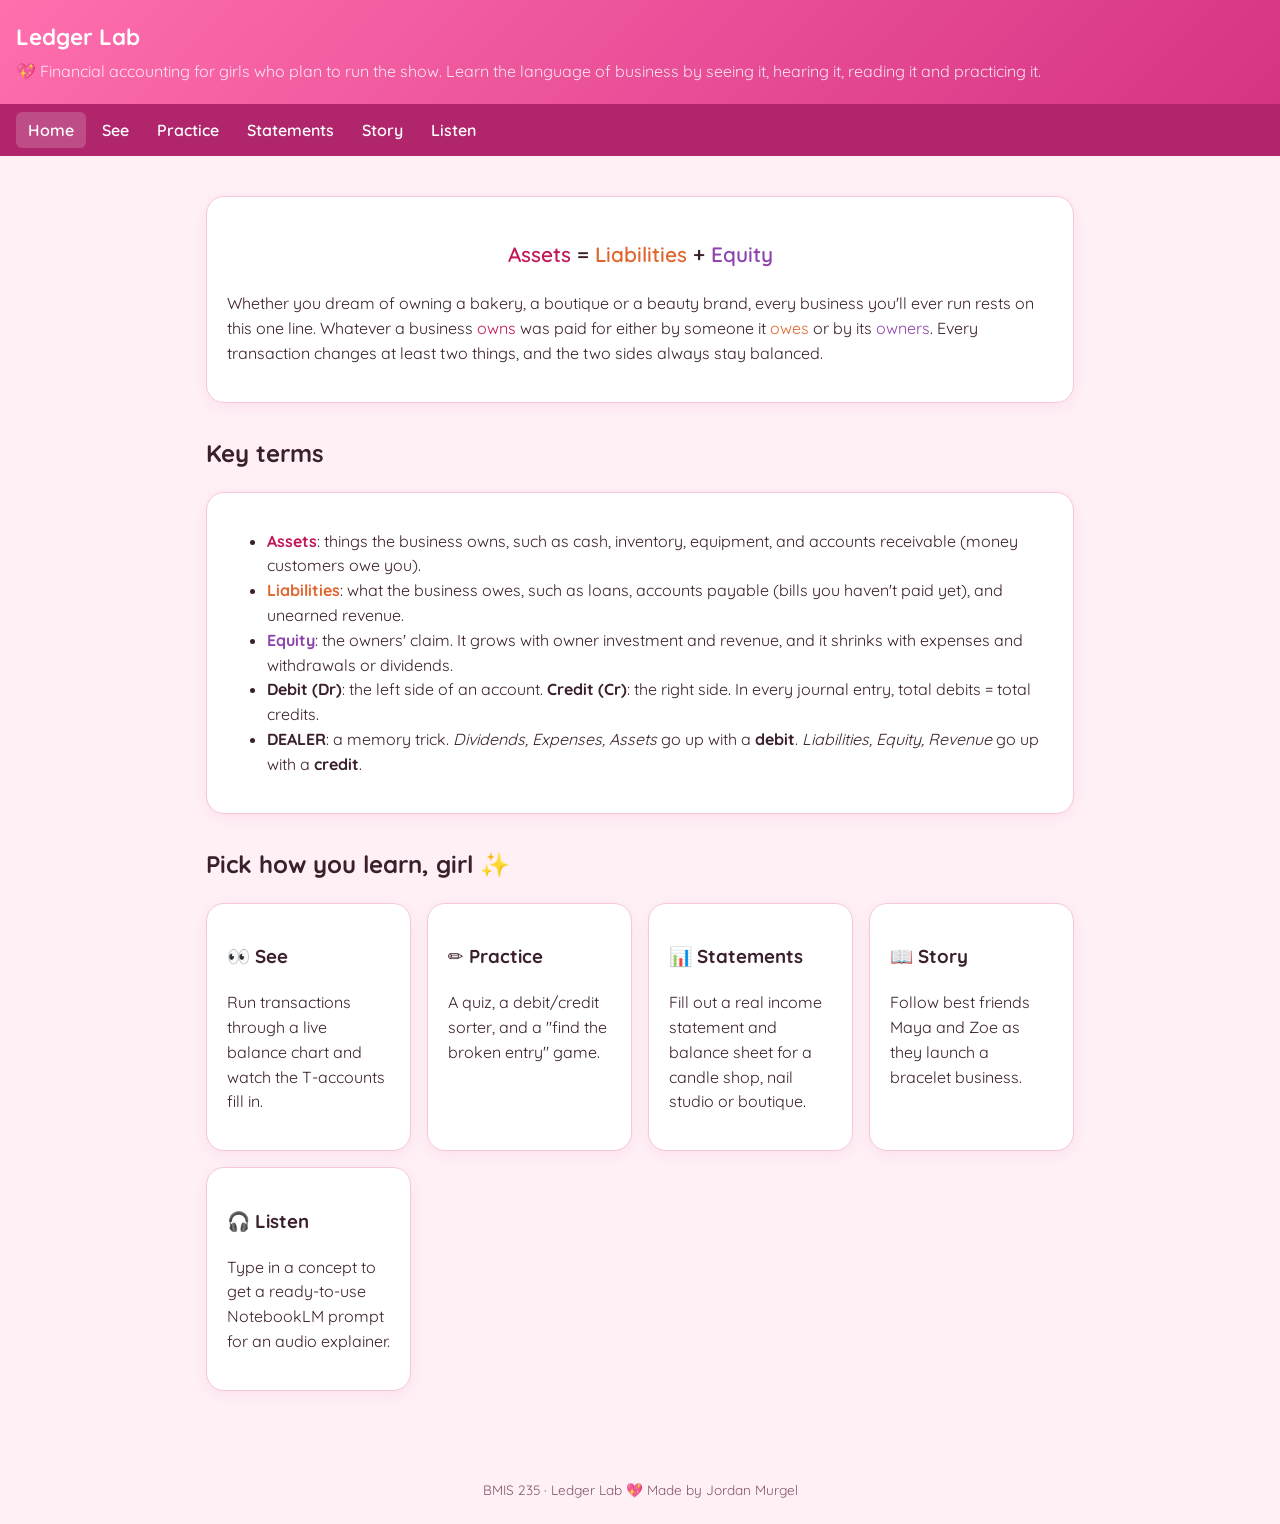
==== index.html @ 0794d836 "Restore viewport tag, add author meta tag, list Statements page in README Co-Authored-By: Claude Opu" ====
<!DOCTYPE html>
<html lang="en">
<head>
  <meta charset="UTF-8">
  <meta name="viewport" content="width=device-width, initial-scale=1">
  <meta name="author" content="Jordan Murgel">
  <title>Ledger Lab · Home</title>
  <link rel="preconnect" href="https://fonts.googleapis.com">
  <link href="https://fonts.googleapis.com/css2?family=Quicksand:wght@400;600;700&display=swap" rel="stylesheet">
  <link rel="stylesheet" href="style.css">
</head>
<body>
  <header>
    <h1>Ledger Lab</h1>
    <p>💖 Financial accounting for girls who plan to run the show. Learn the language of business by seeing it, hearing it, reading it and practicing it.</p>
  </header>
  <nav>
    <a href="index.html" class="active">Home</a>
    <a href="see.html">See</a>
    <a href="practice.html">Practice</a>
    <a href="statements.html">Statements</a>
    <a href="story.html">Story</a>
    <a href="listen.html">Listen</a>
  </nav>

  <main>
    <div class="card">
      <p class="formula">
        <span class="asset">Assets</span> =
        <span class="liab">Liabilities</span> +
        <span class="equity">Equity</span>
      </p>
      <p>Whether you dream of owning a bakery, a boutique or a beauty brand, every business you'll ever run rests on this one line. Whatever a business <span class="asset">owns</span>
      was paid for either by someone it <span class="liab">owes</span> or by its <span class="equity">owners</span>.
      Every transaction changes at least two things, and the two sides always stay balanced.</p>
    </div>

    <h2>Key terms</h2>
    <div class="card">
      <ul>
        <li><strong class="asset">Assets</strong>: things the business owns, such as cash, inventory, equipment, and accounts receivable (money customers owe you).</li>
        <li><strong class="liab">Liabilities</strong>: what the business owes, such as loans, accounts payable (bills you haven't paid yet), and unearned revenue.</li>
        <li><strong class="equity">Equity</strong>: the owners' claim. It grows with owner investment and revenue, and it shrinks with expenses and withdrawals or dividends.</li>
        <li><strong>Debit (Dr)</strong>: the left side of an account. <strong>Credit (Cr)</strong>: the right side. In every journal entry, total debits = total credits.</li>
        <li><strong>DEALER</strong>: a memory trick. <em>Dividends, Expenses, Assets</em> go up with a <strong>debit</strong>. <em>Liabilities, Equity, Revenue</em> go up with a <strong>credit</strong>.</li>
      </ul>
    </div>

    <h2>Pick how you learn, girl ✨</h2>
    <div class="grid">
      <a class="card" href="see.html">
        <h3>👀 See</h3>
        <p>Run transactions through a live balance chart and watch the T-accounts fill in.</p>
      </a>
      <a class="card" href="practice.html">
        <h3>✏️ Practice</h3>
        <p>A quiz, a debit/credit sorter, and a "find the broken entry" game.</p>
      </a>
      <a class="card" href="statements.html">
        <h3>📊 Statements</h3>
        <p>Fill out a real income statement and balance sheet for a candle shop, nail studio or boutique.</p>
      </a>
      <a class="card" href="story.html">
        <h3>📖 Story</h3>
        <p>Follow best friends Maya and Zoe as they launch a bracelet business.</p>
      </a>
      <a class="card" href="listen.html">
        <h3>🎧 Listen</h3>
        <p>Type in a concept to get a ready-to-use NotebookLM prompt for an audio explainer.</p>
      </a>
    </div>
  </main>

  <footer>BMIS 235 · Ledger Lab 💖 Made by Jordan Murgel</footer>
</body>
</html>
---- style.css ----
/* One stylesheet shared by every page */
:root {
  --bg: #fff0f6;
  --card: #ffffff;
  --ink: #3a1f2d;
  --muted: #85566c;
  --accent: #d63384;
  --asset: #c2185b;
  --liab: #e0662f;
  --equity: #8e44ad;
  --line: #f5c6dc;
  --good: #1f8a4c;
  --bad: #c0392b;
}

* { box-sizing: border-box; }

body {
  margin: 0;
  font-family: "Quicksand", system-ui, -apple-system, "Segoe UI", Roboto, sans-serif;
  background: var(--bg);
  color: var(--ink);
  line-height: 1.55;
}

header {
  background: linear-gradient(135deg, #ff6fae, #d63384);
  color: #fff;
  padding: 20px 16px;
}
header h1 { margin: 0; font-size: 1.4rem; }
header p { margin: 4px 0 0; opacity: .85; }

nav {
  display: flex;
  flex-wrap: wrap;
  gap: 4px;
  background: #b0256c;
  padding: 8px 16px;
}
nav a {
  font-weight: 600;
  color: #fff;
  text-decoration: none;
  padding: 6px 12px;
  border-radius: 6px;
}
nav a:hover, nav a.active { background: rgba(255,255,255,.18); }

main { max-width: 900px; margin: 0 auto; padding: 24px 16px 64px; }

h2 { margin-top: 32px; }

.card {
  background: var(--card);
  border: 1px solid var(--line);
  border-radius: 18px;
  padding: 20px;
  box-shadow: 0 4px 14px rgba(214, 51, 132, .08);
  margin: 16px 0;
}

.grid {
  display: grid;
  grid-template-columns: repeat(auto-fit, minmax(200px, 1fr));
  gap: 16px;
}
.grid a.card { display: block; color: inherit; text-decoration: none; margin: 0; }
.grid a.card:hover { border-color: var(--accent); }

button {
  font: inherit;
  background: var(--accent);
  color: #fff;
  border: 0;
  border-radius: 999px;
  padding: 8px 16px;
  font-weight: 600;
  cursor: pointer;
  margin: 4px 4px 4px 0;
}
button.secondary { background: #fbd3e6; color: var(--ink); }
button:disabled { opacity: .5; cursor: default; }

input, select, textarea {
  font: inherit;
  padding: 8px;
  border: 1px solid var(--line);
  border-radius: 6px;
  width: 100%;
}
textarea { min-height: 180px; }

.formula { font-size: 1.3rem; text-align: center; font-weight: 600; }
.asset { color: var(--asset); }
.liab { color: var(--liab); }
.equity { color: var(--equity); }

/* Accounting equation balance bars */
.equation {
  display: grid;
  grid-template-columns: 1fr auto 1fr;
  align-items: end;
  gap: 12px;
  min-height: 240px;
}
.stack { display: flex; flex-direction: column-reverse; align-items: stretch; }
.bar {
  color: #fff;
  font-weight: 600;
  text-align: center;
  transition: height .6s ease;
  overflow: hidden;
  display: flex;
  align-items: center;
  justify-content: center;
  font-size: .9rem;
}
.bar.asset { background: var(--asset); color: #fff; }
.bar.liab { background: var(--liab); color: #fff; }
.bar.equity { background: var(--equity); color: #fff; }
.equals { font-size: 2rem; padding-bottom: 12px; }
.status { text-align: center; font-weight: 600; margin-top: 8px; }

/* T-accounts */
.taccounts { display: grid; grid-template-columns: repeat(auto-fit, minmax(160px, 1fr)); gap: 16px; }
.t { border-top: 3px solid var(--ink); }
.t h4 { margin: 0; text-align: center; padding: 4px; }
.t .cols { display: grid; grid-template-columns: 1fr 1fr; min-height: 60px; }
.t .cols > div { padding: 4px 6px; font-size: .9rem; }
.t .cols > div:first-child { border-right: 2px solid var(--ink); }
.t .flash { animation: flash 1s ease; }
@keyframes flash { from { background: #ffc2dd; } to { background: transparent; } }

/* Quiz */
.choices button { display: block; width: 100%; text-align: left; background: #ffe3f0; color: var(--ink); border-radius: 12px; }
.choices button.right { background: var(--good); color: #fff; }
.choices button.wrong { background: var(--bad); color: #fff; }
.feedback { margin-top: 8px; font-weight: 600; }
.score { float: right; color: var(--muted); }

table { width: 100%; border-collapse: collapse; }
th, td { padding: 6px 8px; border-bottom: 1px solid var(--line); text-align: left; }
td.num, th.num { text-align: right; }
tr.planted td { cursor: pointer; }
tr.planted td:hover { background: #ffe3f0; }

.hint { color: var(--muted); font-size: .9rem; }

footer { text-align: center; color: var(--muted); font-size: .85rem; padding: 24px; }

@media (max-width: 520px) {
  .equation { min-height: 180px; }
  .formula { font-size: 1.05rem; }
}

/* Fill-in financial statements */
.stmt-title { text-align: center; line-height: 1.4; }
.stmt td { border-bottom: 1px dashed var(--line); }
.stmt tr.head td { font-weight: 700; color: var(--accent); border-bottom: 0; padding-top: 14px; }
.stmt tr.line td:first-child { padding-left: 24px; }
.stmt tr.total td { font-weight: 700; }
.stmt tr.grand td { border-bottom: 3px double var(--ink); }
.stmt input { width: 130px; text-align: right; }
.stmt input.ok { border-color: var(--good); background: #e3f7ea; }
.stmt input.no { border-color: var(--bad); background: #fde8e6; }
.flow {
  text-align: center;
  background: #ffe3f0;
  border: 2px dashed var(--accent);
  border-radius: 18px;
  padding: 12px 16px;
  margin: 8px 0;
}
@media (max-width: 520px) {
  .stmt input { width: 100px; }
  .stmt tr.line td:first-child { padding-left: 12px; }
}
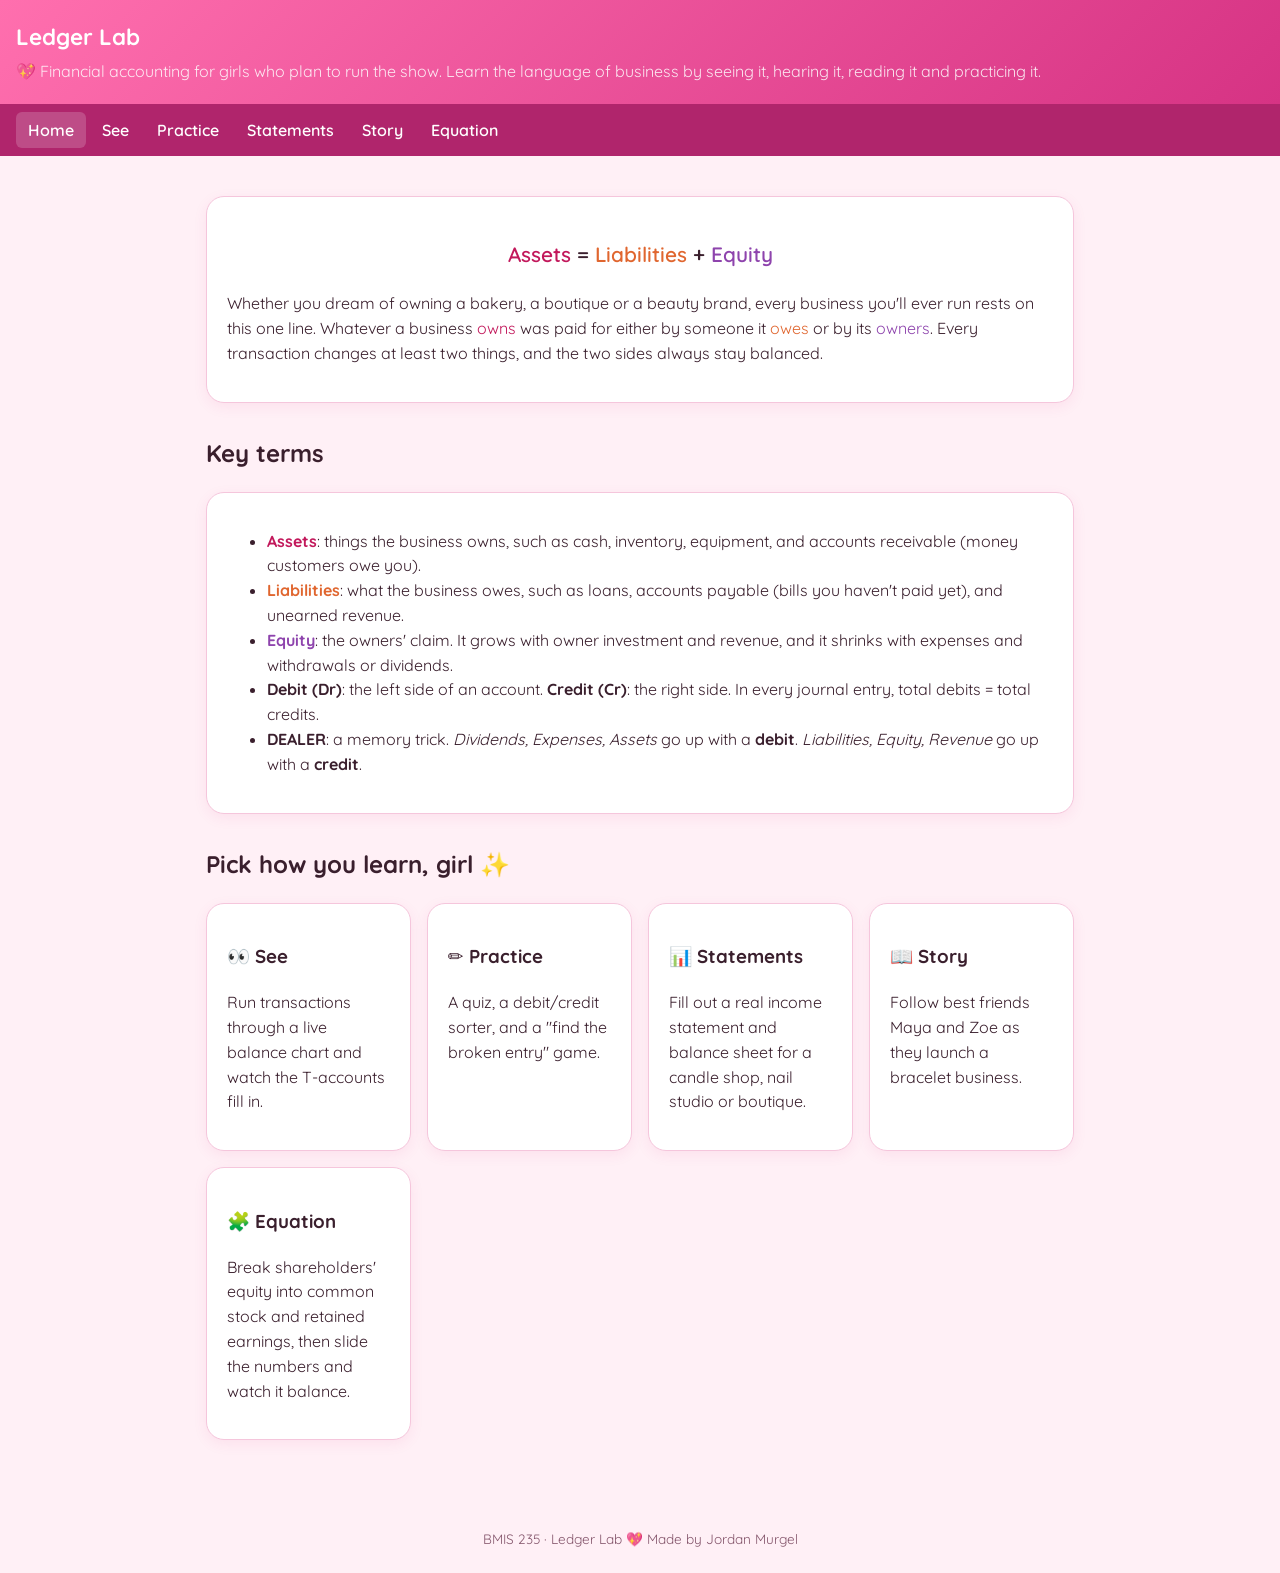
==== commit 17a7ae12: "Replace Listen page with an interactive full-equation page Assets = Liabilities + Common Stock + Ret" ====
--- a/index.html
+++ b/index.html
@@ -20,7 +20,7 @@
     <a href="practice.html">Practice</a>
     <a href="statements.html">Statements</a>
     <a href="story.html">Story</a>
-    <a href="listen.html">Listen</a>
+    <a href="equation.html">Equation</a>
   </nav>
 
   <main>
@@ -64,9 +64,9 @@
         <h3>📖 Story</h3>
         <p>Follow best friends Maya and Zoe as they launch a bracelet business.</p>
       </a>
-      <a class="card" href="listen.html">
-        <h3>🎧 Listen</h3>
-        <p>Type in a concept to get a ready-to-use NotebookLM prompt for an audio explainer.</p>
+      <a class="card" href="equation.html">
+        <h3>🧩 Equation</h3>
+        <p>Break shareholders' equity into common stock and retained earnings, then slide the numbers and watch it balance.</p>
       </a>
     </div>
   </main>
--- a/style.css
+++ b/style.css
@@ -176,3 +176,64 @@
   .stmt input { width: 100px; }
   .stmt tr.line td:first-child { padding-left: 12px; }
 }
+
+/* Full equation page */
+:root { --rev: #23966a; --exp: #d9485f; --div: #c98a12; --re: #f05ca0; }
+.rev { color: var(--rev); }
+.exp { color: var(--exp); }
+.div { color: var(--div); }
+.re  { color: var(--re); }
+.formula.long { font-size: 1.05rem; margin-top: 16px; }
+
+.tree { display: flex; flex-direction: column; align-items: center; }
+.tier { display: flex; flex-wrap: wrap; justify-content: center; align-items: center; gap: 6px; }
+.down { margin: 10px 0; font-size: .85rem; font-weight: 600; color: var(--muted); }
+.node {
+  margin: 0; border: 2px solid currentColor; background: #fff;
+  border-radius: 14px; padding: 10px 14px;
+}
+.node.asset { color: var(--asset); }
+.node.liab { color: var(--liab); }
+.node.equity { color: var(--equity); }
+.node.re { color: var(--re); }
+.node.rev { color: var(--rev); }
+.node.exp { color: var(--exp); }
+.node.div { color: var(--div); }
+.node:hover, .node.picked { background: currentColor; }
+.node.picked, .node:hover { box-shadow: 0 4px 12px rgba(0,0,0,.12); }
+.node.picked, .node:hover { -webkit-text-fill-color: #fff; }
+.op { font-size: 1.4rem; font-weight: 700; color: var(--muted); }
+.define {
+  margin-top: 18px; background: #ffe3f0; border-radius: 14px; padding: 12px 16px; min-height: 3em;
+}
+
+.sliders { display: grid; grid-template-columns: repeat(auto-fit, minmax(220px, 1fr)); gap: 10px 20px; }
+.sliders label { font-weight: 600; }
+.sliders output { float: right; font-weight: 700; }
+.sliders input[type=range] { padding: 0; border: 0; accent-color: var(--accent); }
+
+.wrow { display: grid; grid-template-columns: 150px 1fr 80px; align-items: center; gap: 8px; margin: 6px 0; }
+.wlabel { font-weight: 600; font-size: .9rem; }
+.wamt { text-align: right; font-weight: 700; }
+.wtrack { position: relative; height: 26px; background: #fff5fa; border-radius: 6px; }
+.wbar { position: absolute; top: 0; bottom: 0; border-radius: 6px; transition: left .4s, width .4s; }
+.wbar.rev { background: var(--rev); }
+.wbar.exp { background: var(--exp); }
+.wbar.div { background: var(--div); }
+.wbar.re  { background: var(--re); }
+
+.bars .barlabel { font-weight: 600; font-size: .9rem; margin-top: 10px; }
+.hbar { display: flex; height: 44px; background: #fff5fa; border-radius: 10px; overflow: hidden; }
+.seg {
+  height: 100%; color: #fff; font-weight: 700; font-size: .85rem; white-space: nowrap; overflow: hidden;
+  display: flex; align-items: center; justify-content: center; transition: width .5s ease;
+}
+.seg.asset { background: var(--asset); }
+.seg.liab { background: var(--liab); }
+.seg.equity { background: var(--equity); }
+.seg.re { background: var(--re); }
+
+@media (max-width: 520px) {
+  .wrow { grid-template-columns: 96px 1fr 64px; font-size: .85rem; }
+  .node { padding: 8px 10px; font-size: .9rem; }
+}
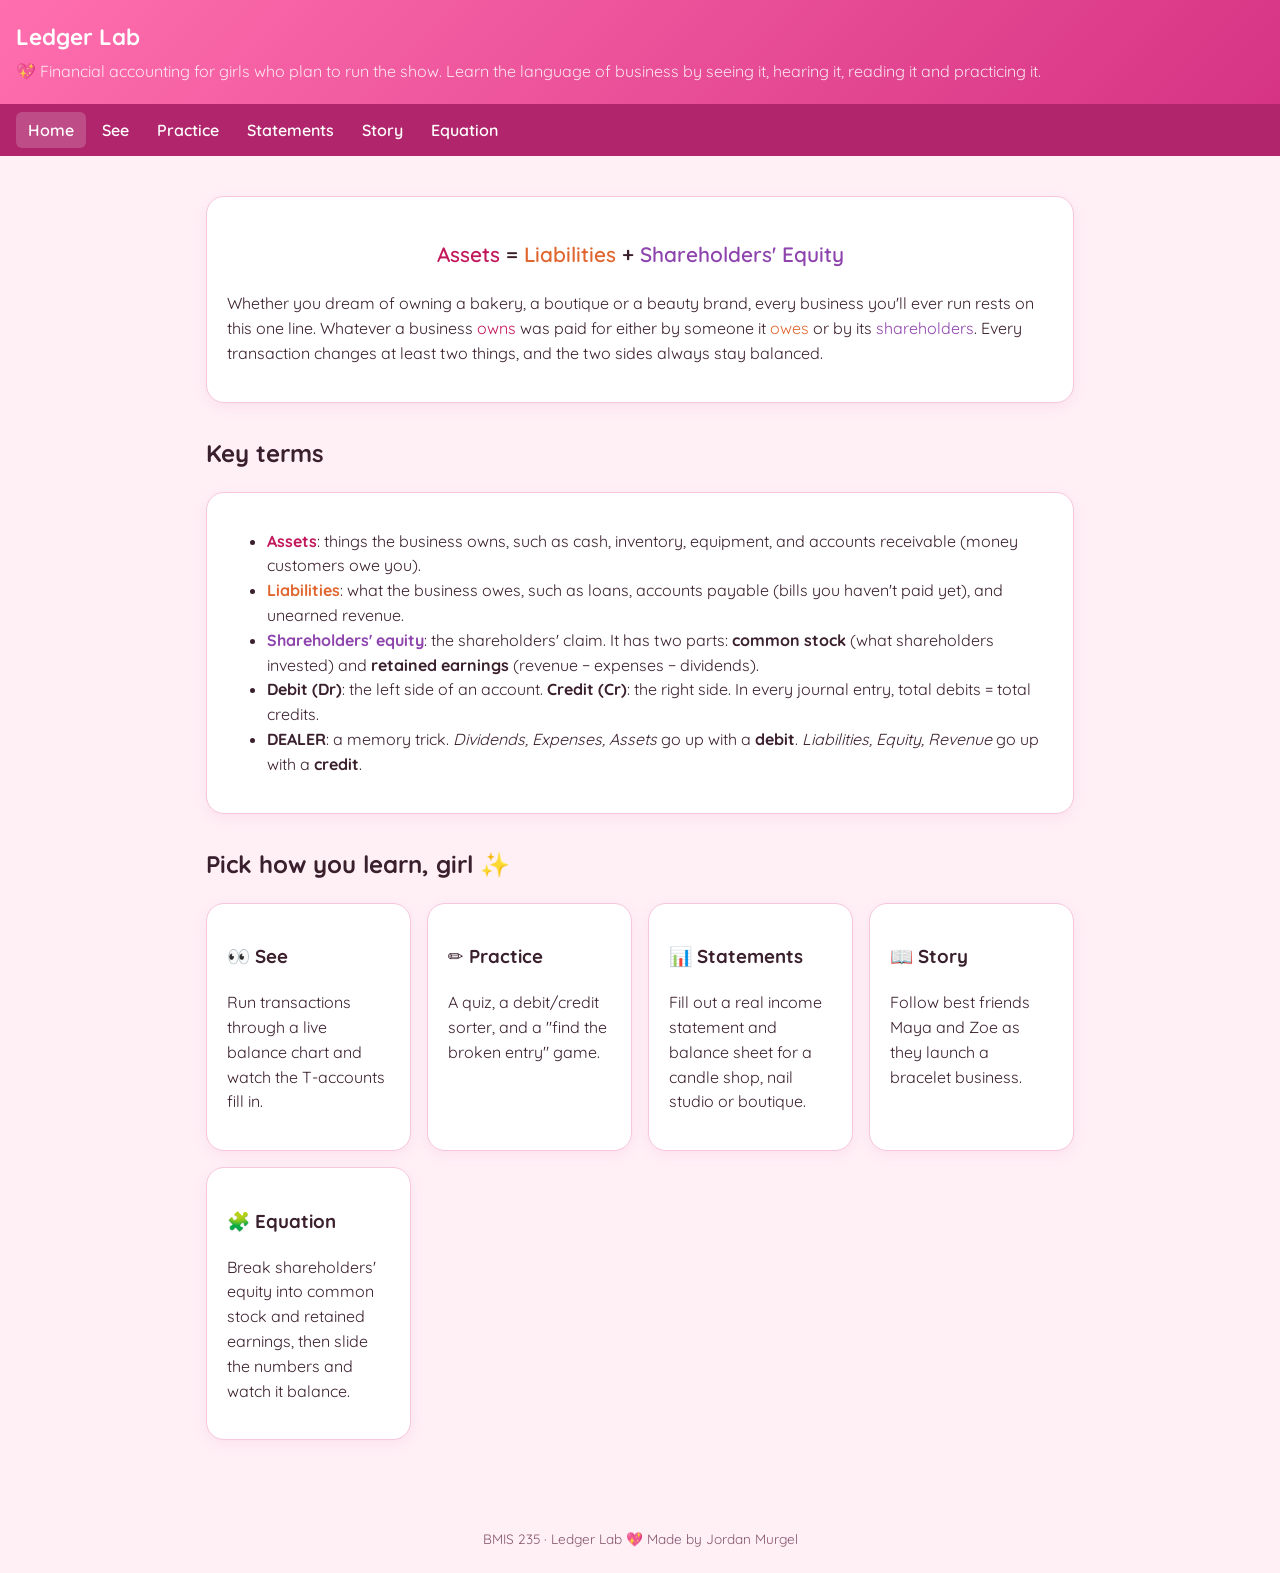
==== commit e6408114: "Use shareholders' equity wording across the site Owner's Capital becomes Common Stock, and the balan" ====
--- a/index.html
+++ b/index.html
@@ -28,10 +28,10 @@
       <p class="formula">
         <span class="asset">Assets</span> =
         <span class="liab">Liabilities</span> +
-        <span class="equity">Equity</span>
+        <span class="equity">Shareholders' Equity</span>
       </p>
       <p>Whether you dream of owning a bakery, a boutique or a beauty brand, every business you'll ever run rests on this one line. Whatever a business <span class="asset">owns</span>
-      was paid for either by someone it <span class="liab">owes</span> or by its <span class="equity">owners</span>.
+      was paid for either by someone it <span class="liab">owes</span> or by its <span class="equity">shareholders</span>.
       Every transaction changes at least two things, and the two sides always stay balanced.</p>
     </div>
 
@@ -40,7 +40,7 @@
       <ul>
         <li><strong class="asset">Assets</strong>: things the business owns, such as cash, inventory, equipment, and accounts receivable (money customers owe you).</li>
         <li><strong class="liab">Liabilities</strong>: what the business owes, such as loans, accounts payable (bills you haven't paid yet), and unearned revenue.</li>
-        <li><strong class="equity">Equity</strong>: the owners' claim. It grows with owner investment and revenue, and it shrinks with expenses and withdrawals or dividends.</li>
+        <li><strong class="equity">Shareholders' equity</strong>: the shareholders' claim. It has two parts: <strong>common stock</strong> (what shareholders invested) and <strong>retained earnings</strong> (revenue − expenses − dividends).</li>
         <li><strong>Debit (Dr)</strong>: the left side of an account. <strong>Credit (Cr)</strong>: the right side. In every journal entry, total debits = total credits.</li>
         <li><strong>DEALER</strong>: a memory trick. <em>Dividends, Expenses, Assets</em> go up with a <strong>debit</strong>. <em>Liabilities, Equity, Revenue</em> go up with a <strong>credit</strong>.</li>
       </ul>
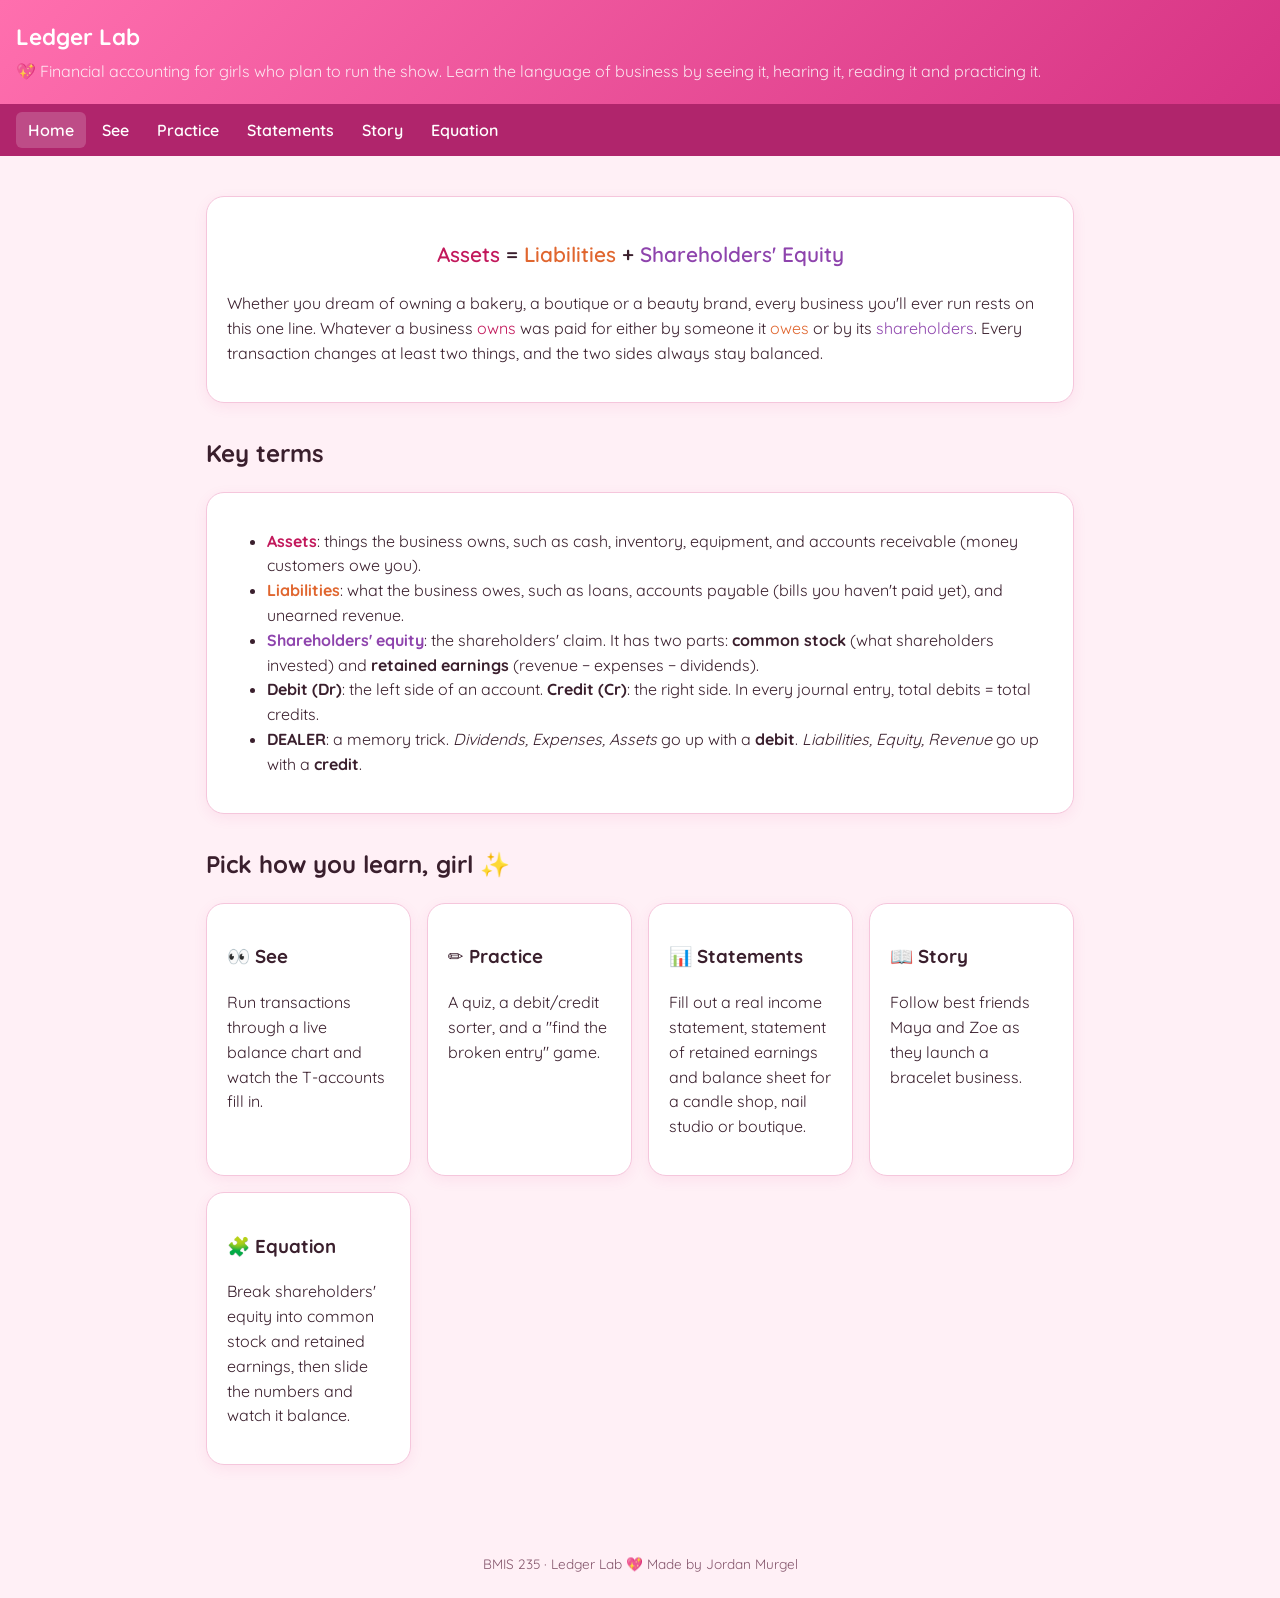
==== commit b67a8a69: "Add statement of retained earnings to the Statements page Each business now has beginning retained e" ====
--- a/index.html
+++ b/index.html
@@ -58,7 +58,7 @@
       </a>
       <a class="card" href="statements.html">
         <h3>📊 Statements</h3>
-        <p>Fill out a real income statement and balance sheet for a candle shop, nail studio or boutique.</p>
+        <p>Fill out a real income statement, statement of retained earnings and balance sheet for a candle shop, nail studio or boutique.</p>
       </a>
       <a class="card" href="story.html">
         <h3>📖 Story</h3>
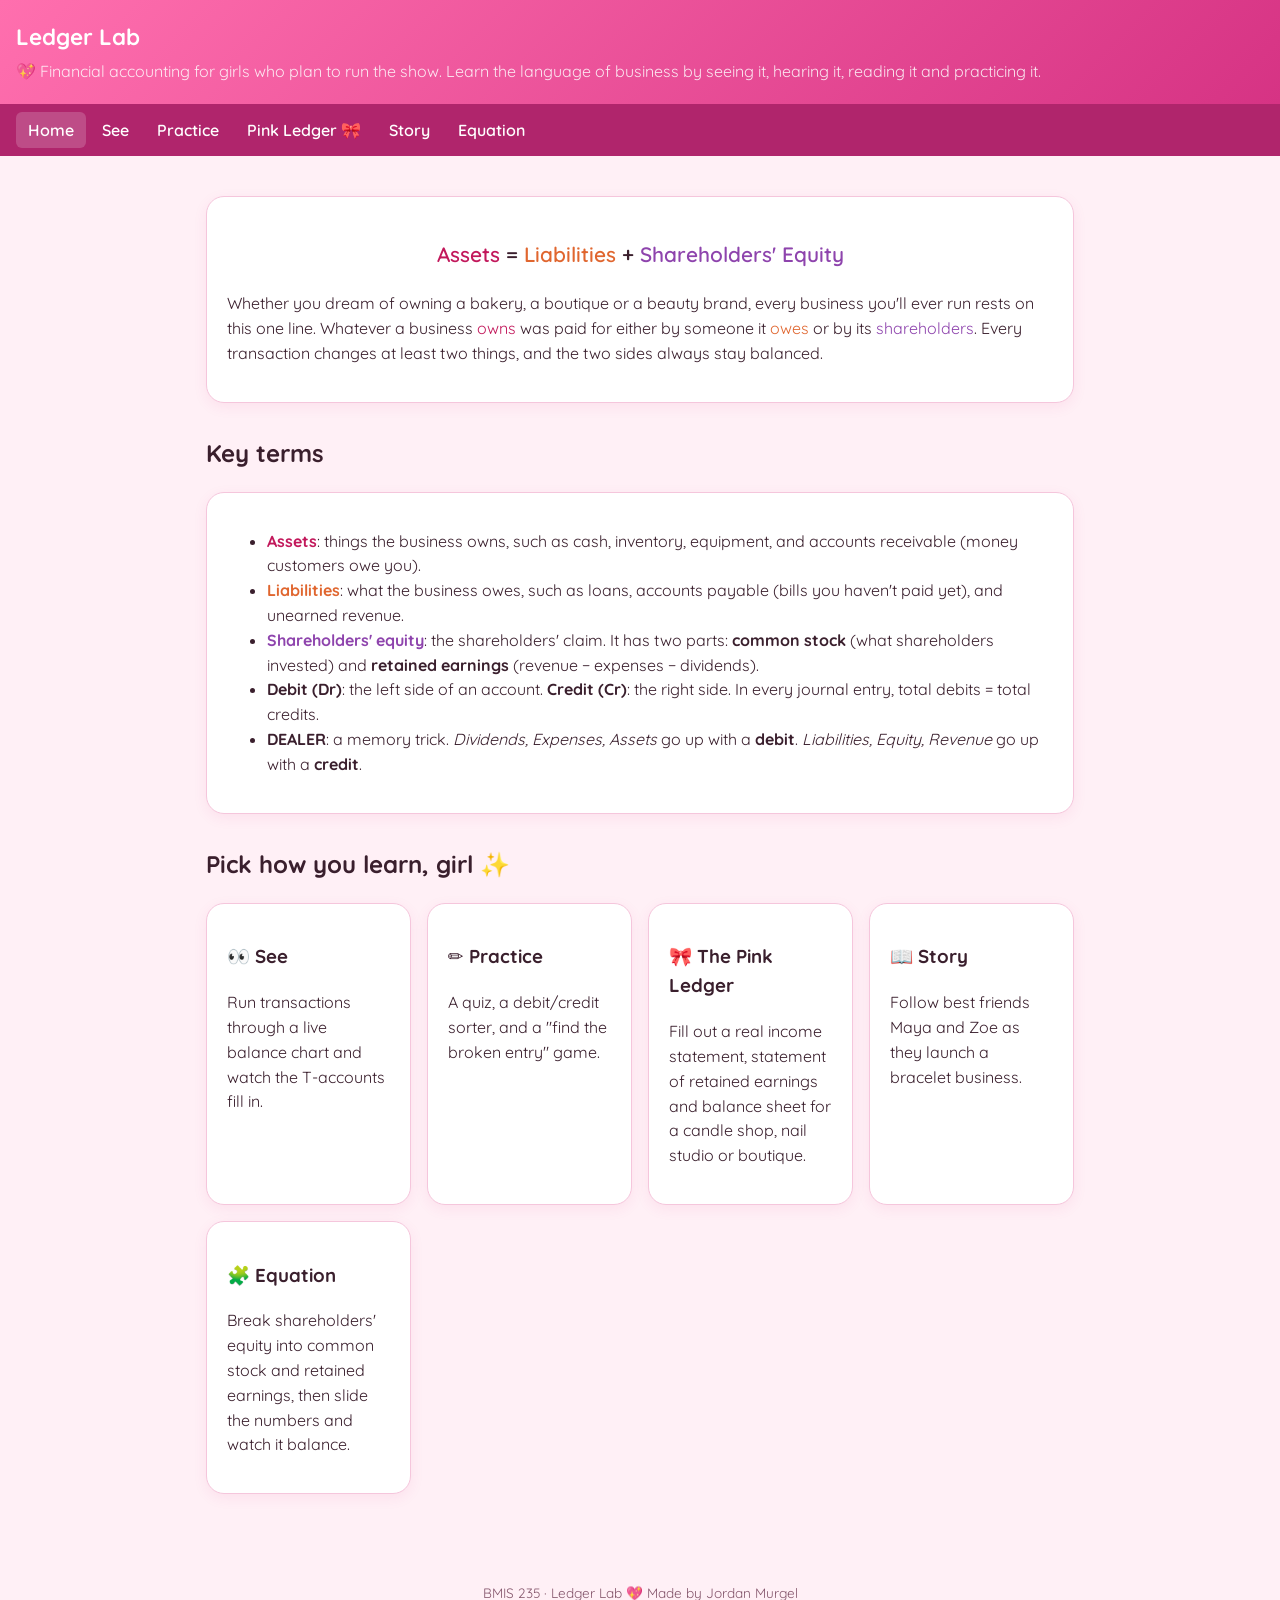
==== commit 346b6896: "Rename Statements tab to The Pink Ledger and number the statements 1-3 Co-Authored-By: Claude Opus 5" ====
--- a/index.html
+++ b/index.html
@@ -18,7 +18,7 @@
     <a href="index.html" class="active">Home</a>
     <a href="see.html">See</a>
     <a href="practice.html">Practice</a>
-    <a href="statements.html">Statements</a>
+    <a href="statements.html">Pink Ledger 🎀</a>
     <a href="story.html">Story</a>
     <a href="equation.html">Equation</a>
   </nav>
@@ -57,7 +57,7 @@
         <p>A quiz, a debit/credit sorter, and a "find the broken entry" game.</p>
       </a>
       <a class="card" href="statements.html">
-        <h3>📊 Statements</h3>
+        <h3>🎀 The Pink Ledger</h3>
         <p>Fill out a real income statement, statement of retained earnings and balance sheet for a candle shop, nail studio or boutique.</p>
       </a>
       <a class="card" href="story.html">
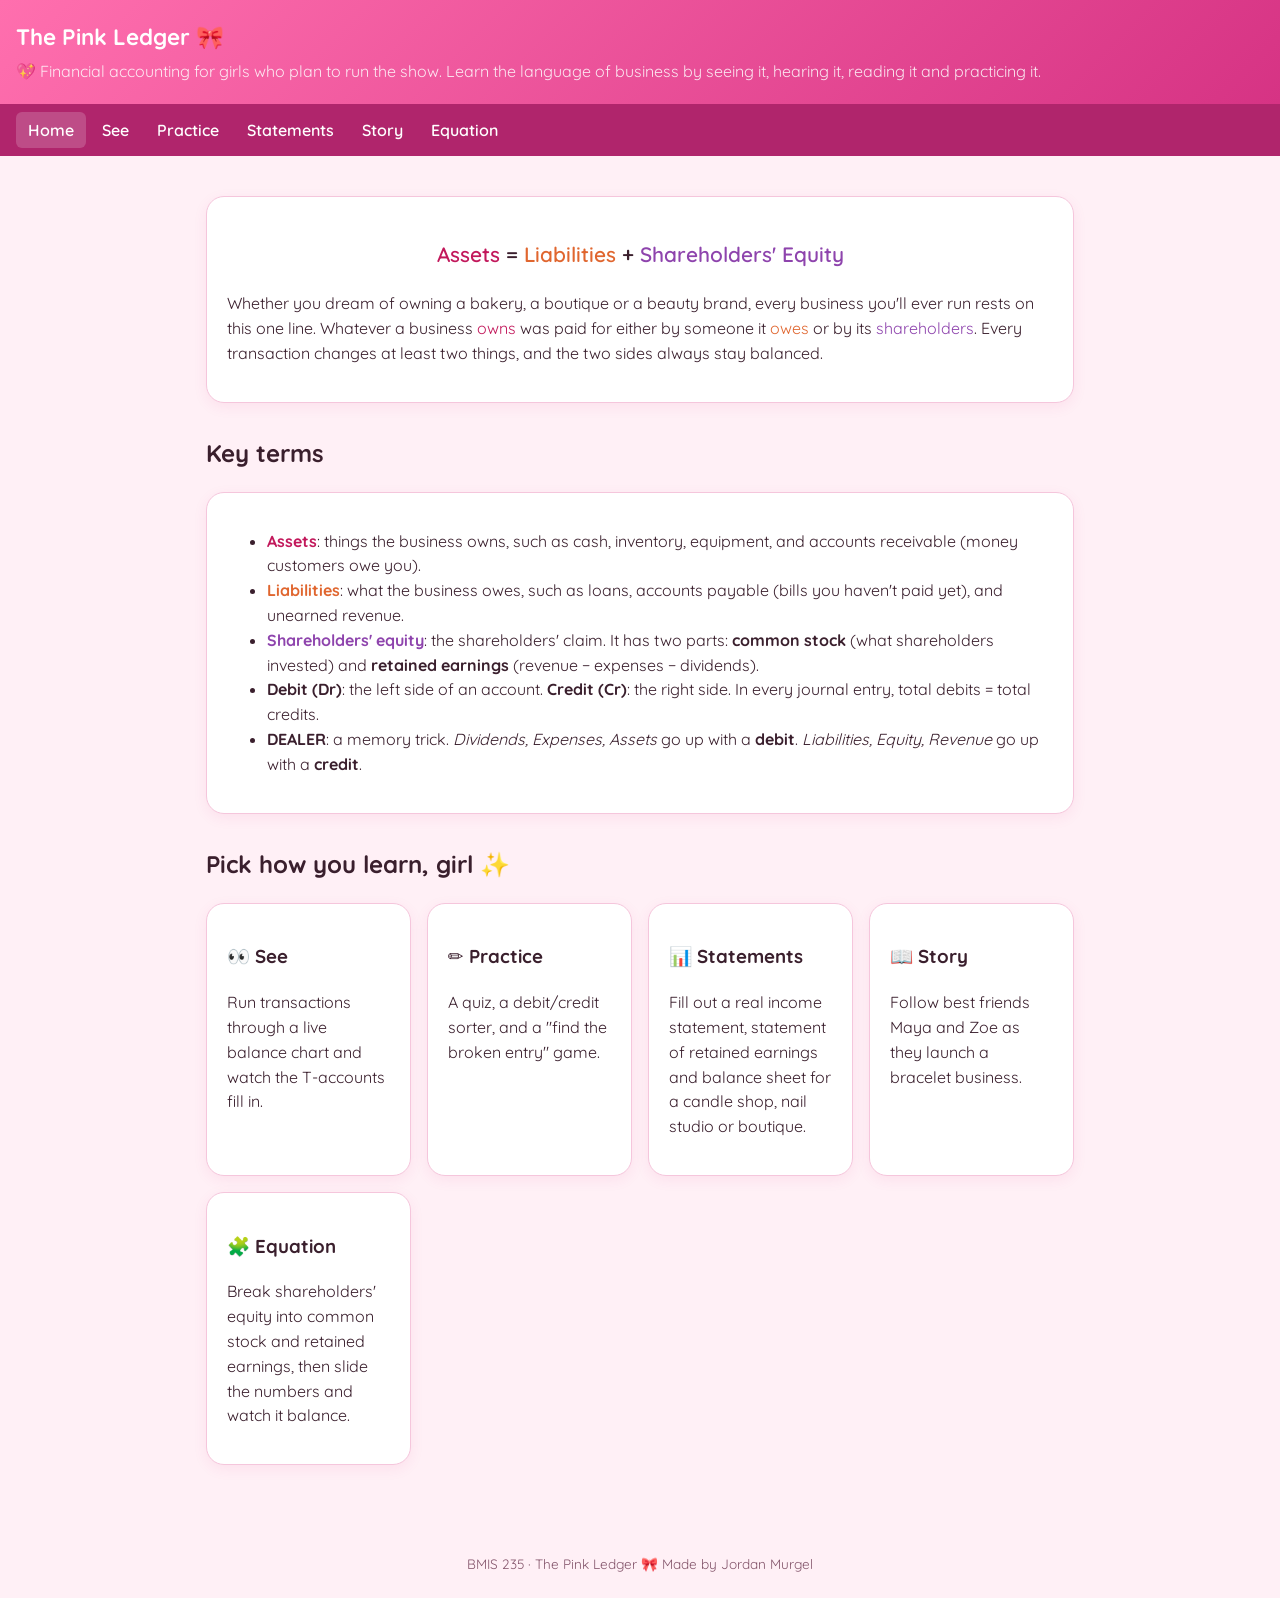
==== commit 1cfa8268: "Rename the site to The Pink Ledger and restore the Statements tab name Co-Authored-By: Claude Opus 5" ====
--- a/index.html
+++ b/index.html
@@ -4,21 +4,21 @@
   <meta charset="UTF-8">
   <meta name="viewport" content="width=device-width, initial-scale=1">
   <meta name="author" content="Jordan Murgel">
-  <title>Ledger Lab · Home</title>
+  <title>The Pink Ledger · Home</title>
   <link rel="preconnect" href="https://fonts.googleapis.com">
   <link href="https://fonts.googleapis.com/css2?family=Quicksand:wght@400;600;700&display=swap" rel="stylesheet">
   <link rel="stylesheet" href="style.css">
 </head>
 <body>
   <header>
-    <h1>Ledger Lab</h1>
+    <h1>The Pink Ledger 🎀</h1>
     <p>💖 Financial accounting for girls who plan to run the show. Learn the language of business by seeing it, hearing it, reading it and practicing it.</p>
   </header>
   <nav>
     <a href="index.html" class="active">Home</a>
     <a href="see.html">See</a>
     <a href="practice.html">Practice</a>
-    <a href="statements.html">Pink Ledger 🎀</a>
+    <a href="statements.html">Statements</a>
     <a href="story.html">Story</a>
     <a href="equation.html">Equation</a>
   </nav>
@@ -57,7 +57,7 @@
         <p>A quiz, a debit/credit sorter, and a "find the broken entry" game.</p>
       </a>
       <a class="card" href="statements.html">
-        <h3>🎀 The Pink Ledger</h3>
+        <h3>📊 Statements</h3>
         <p>Fill out a real income statement, statement of retained earnings and balance sheet for a candle shop, nail studio or boutique.</p>
       </a>
       <a class="card" href="story.html">
@@ -71,6 +71,6 @@
     </div>
   </main>
 
-  <footer>BMIS 235 · Ledger Lab 💖 Made by Jordan Murgel</footer>
+  <footer>BMIS 235 · The Pink Ledger 🎀 Made by Jordan Murgel</footer>
 </body>
 </html>
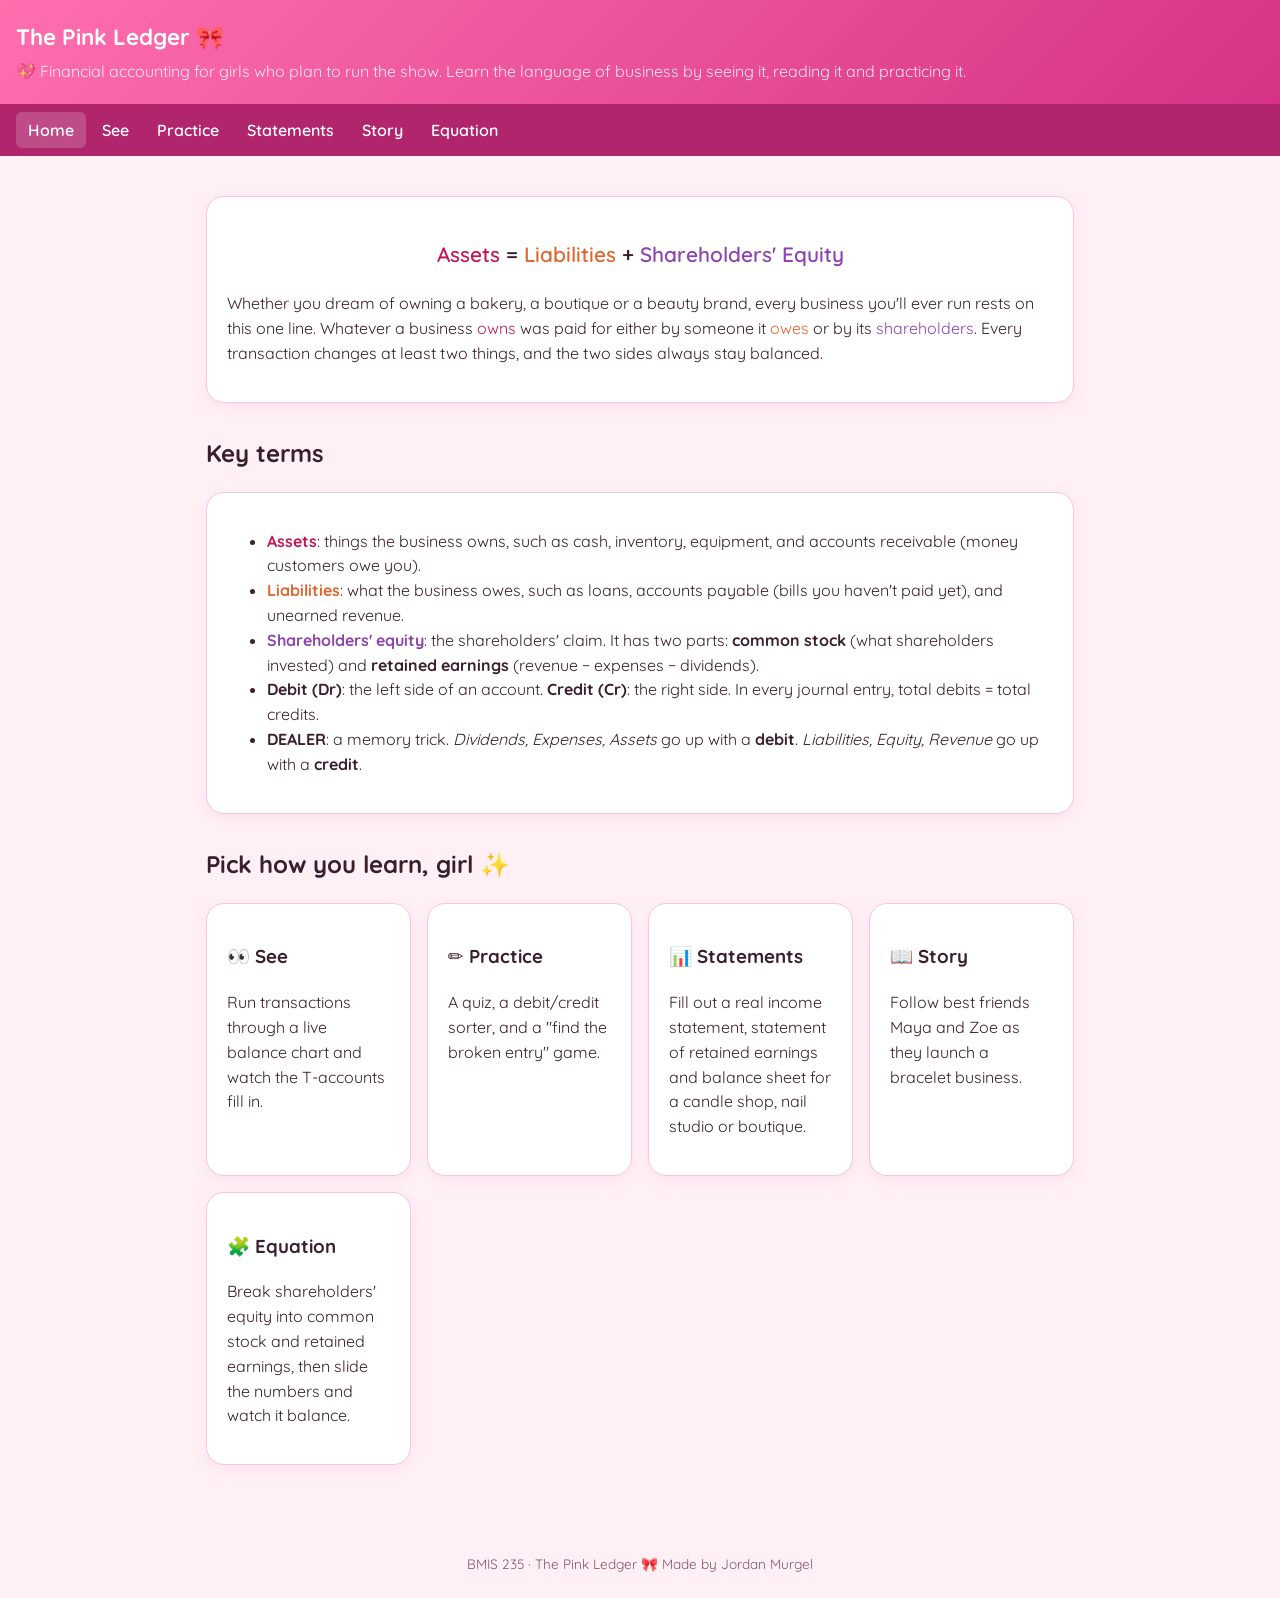
==== commit e49b9183: "Remove 'hearing it' from the home page intro Co-Authored-By: Claude Opus 5.5 <noreply@anthropic.com>" ====
--- a/index.html
+++ b/index.html
@@ -12,7 +12,7 @@
 <body>
   <header>
     <h1>The Pink Ledger 🎀</h1>
-    <p>💖 Financial accounting for girls who plan to run the show. Learn the language of business by seeing it, hearing it, reading it and practicing it.</p>
+    <p>💖 Financial accounting for girls who plan to run the show. Learn the language of business by seeing it, reading it and practicing it.</p>
   </header>
   <nav>
     <a href="index.html" class="active">Home</a>
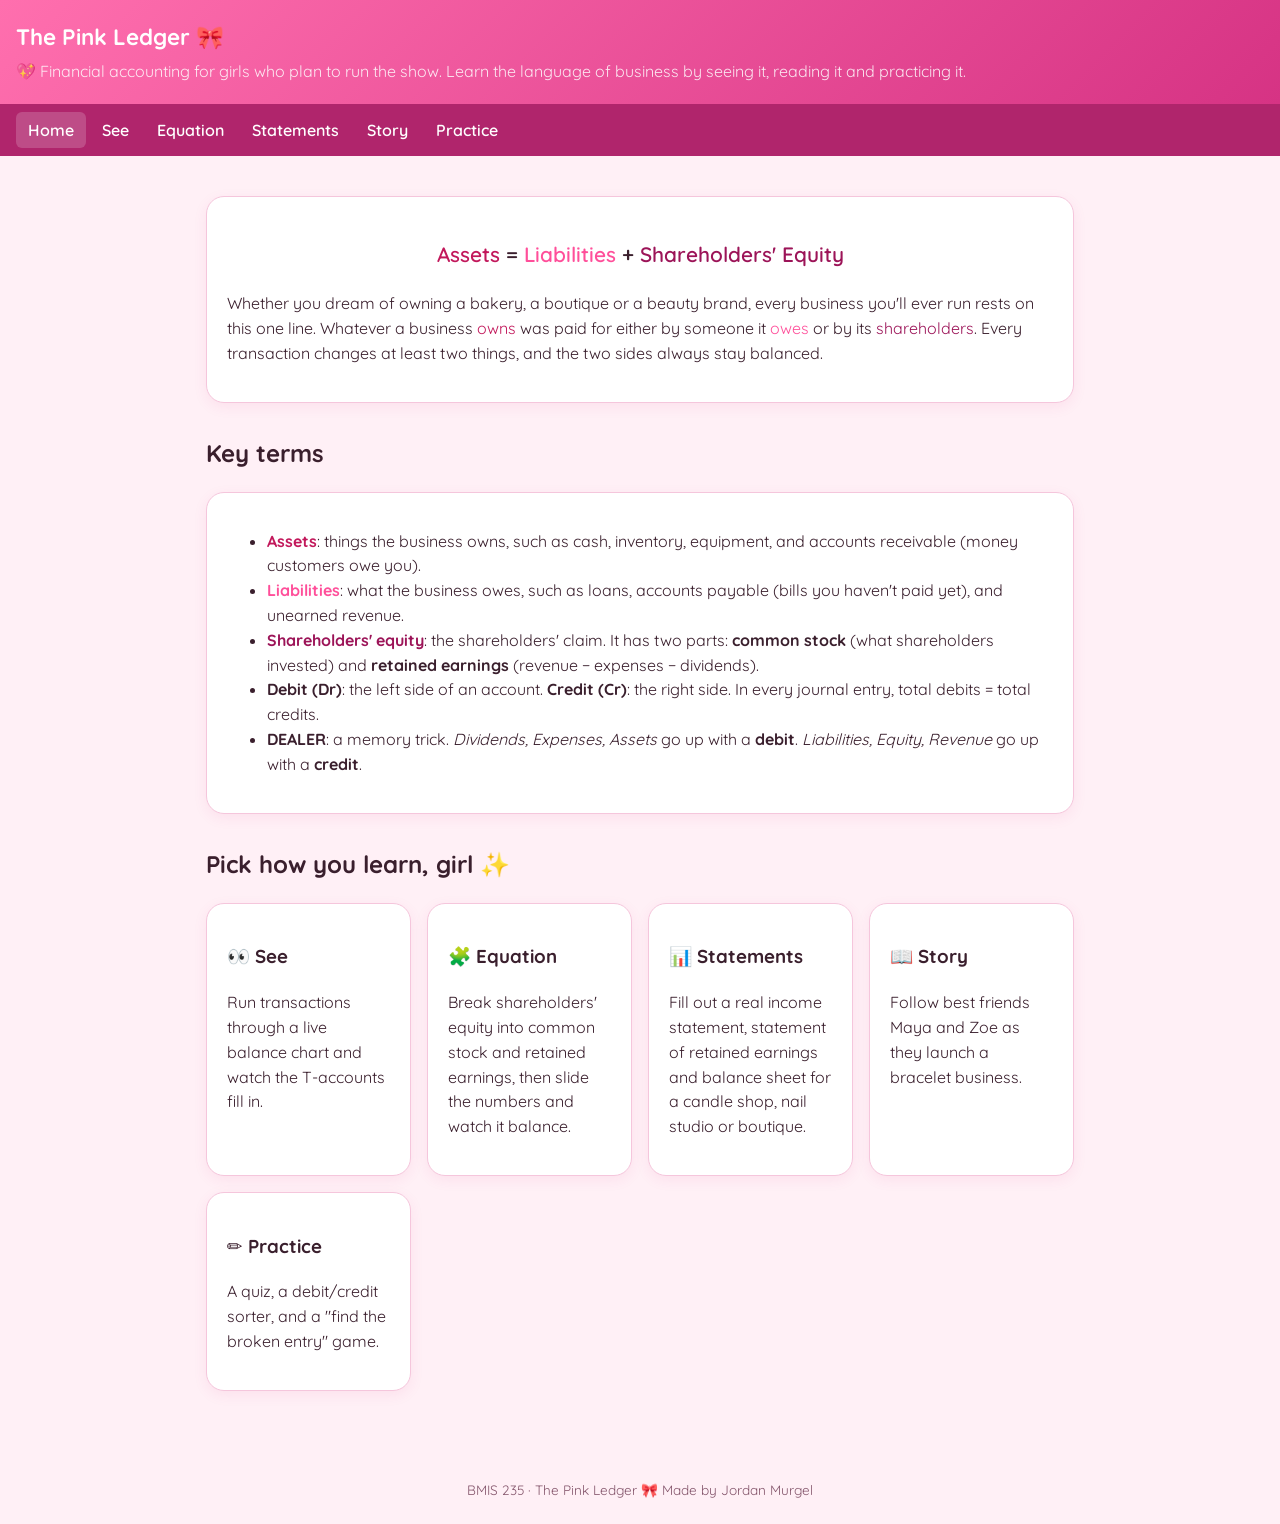
==== commit e8e9b31f: "Reorder tabs: Home, See, Equation, Statements, Story, Practice Home page cards and the README page l" ====
--- a/index.html
+++ b/index.html
@@ -17,10 +17,10 @@
   <nav>
     <a href="index.html" class="active">Home</a>
     <a href="see.html">See</a>
-    <a href="practice.html">Practice</a>
+    <a href="equation.html">Equation</a>
     <a href="statements.html">Statements</a>
     <a href="story.html">Story</a>
-    <a href="equation.html">Equation</a>
+    <a href="practice.html">Practice</a>
   </nav>
 
   <main>
@@ -52,9 +52,9 @@
         <h3>👀 See</h3>
         <p>Run transactions through a live balance chart and watch the T-accounts fill in.</p>
       </a>
-      <a class="card" href="practice.html">
-        <h3>✏️ Practice</h3>
-        <p>A quiz, a debit/credit sorter, and a "find the broken entry" game.</p>
+      <a class="card" href="equation.html">
+        <h3>🧩 Equation</h3>
+        <p>Break shareholders' equity into common stock and retained earnings, then slide the numbers and watch it balance.</p>
       </a>
       <a class="card" href="statements.html">
         <h3>📊 Statements</h3>
@@ -64,9 +64,9 @@
         <h3>📖 Story</h3>
         <p>Follow best friends Maya and Zoe as they launch a bracelet business.</p>
       </a>
-      <a class="card" href="equation.html">
-        <h3>🧩 Equation</h3>
-        <p>Break shareholders' equity into common stock and retained earnings, then slide the numbers and watch it balance.</p>
+      <a class="card" href="practice.html">
+        <h3>✏️ Practice</h3>
+        <p>A quiz, a debit/credit sorter, and a "find the broken entry" game.</p>
       </a>
     </div>
   </main>
--- a/style.css
+++ b/style.css
@@ -6,8 +6,8 @@
   --muted: #85566c;
   --accent: #d63384;
   --asset: #c2185b;
-  --liab: #e0662f;
-  --equity: #8e44ad;
+  --liab: #ff4f9a;
+  --equity: #9c1458;
   --line: #f5c6dc;
   --good: #1f8a4c;
   --bad: #c0392b;
